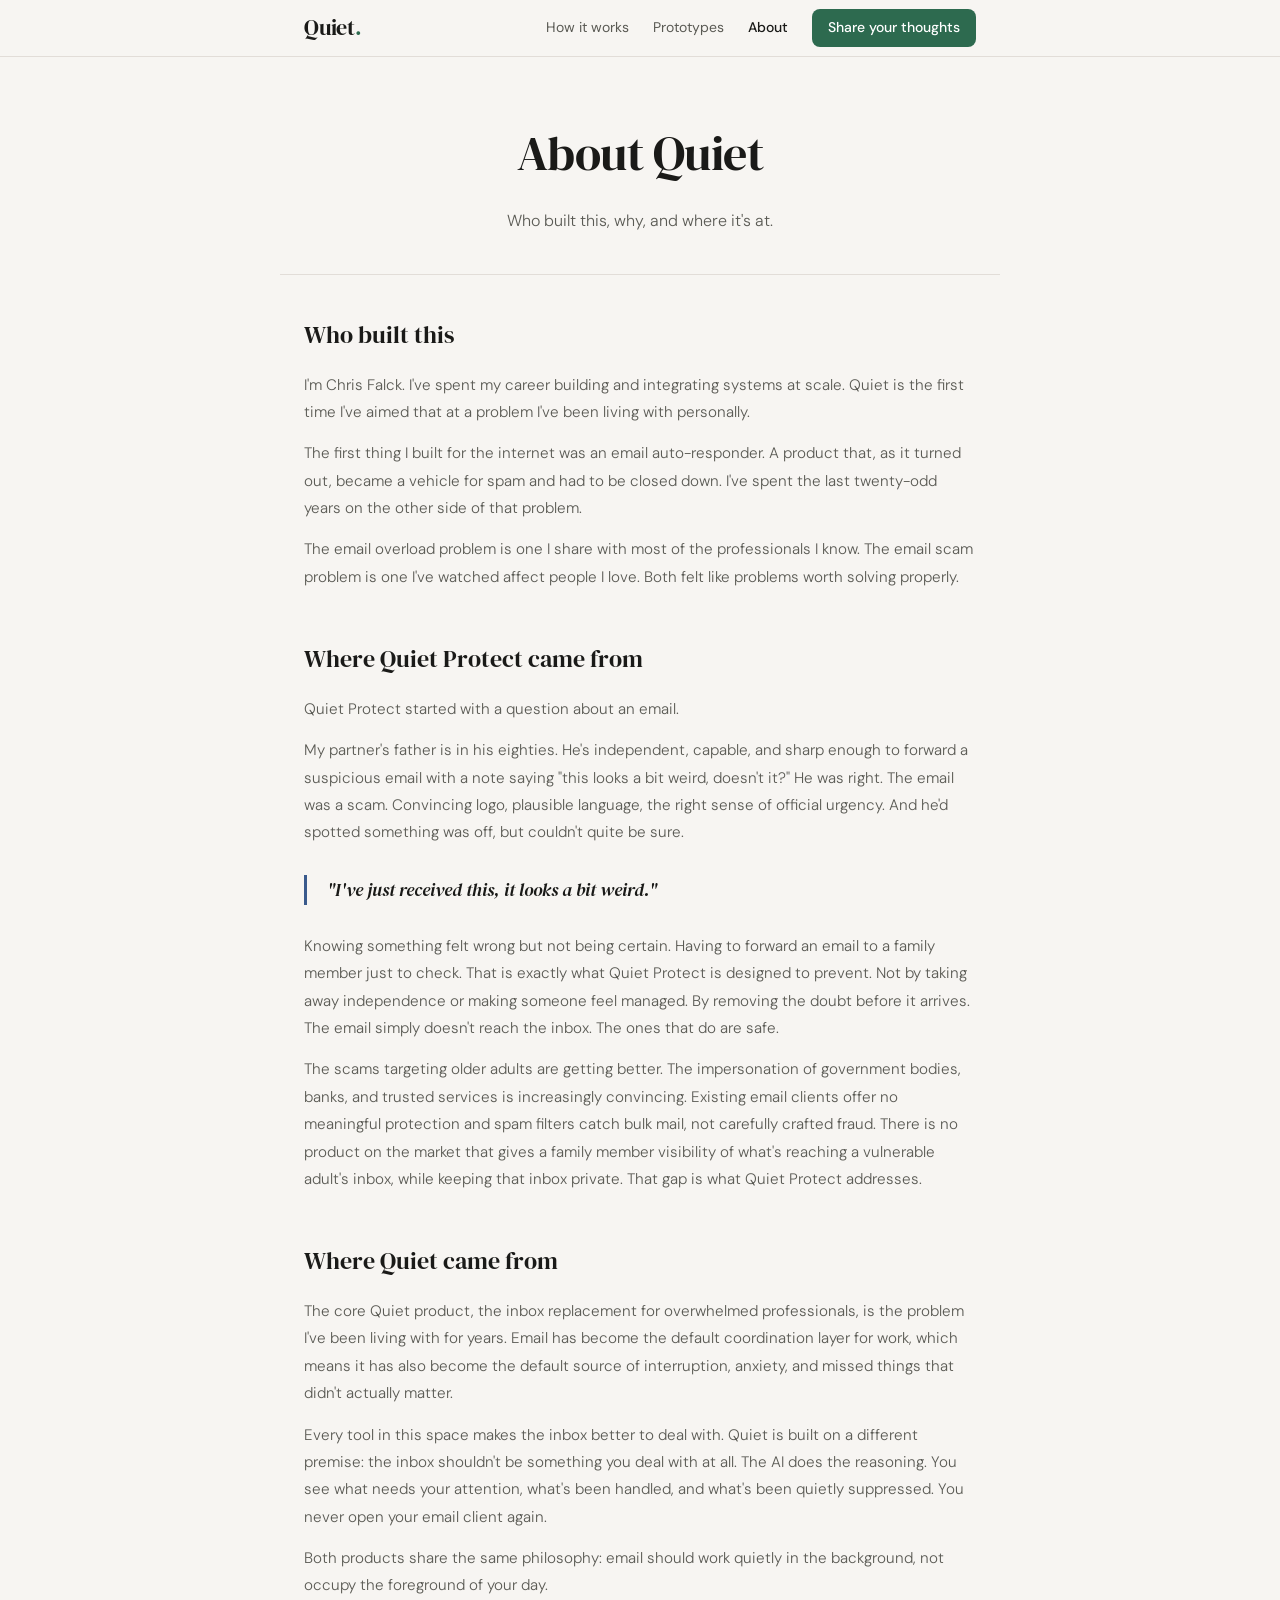
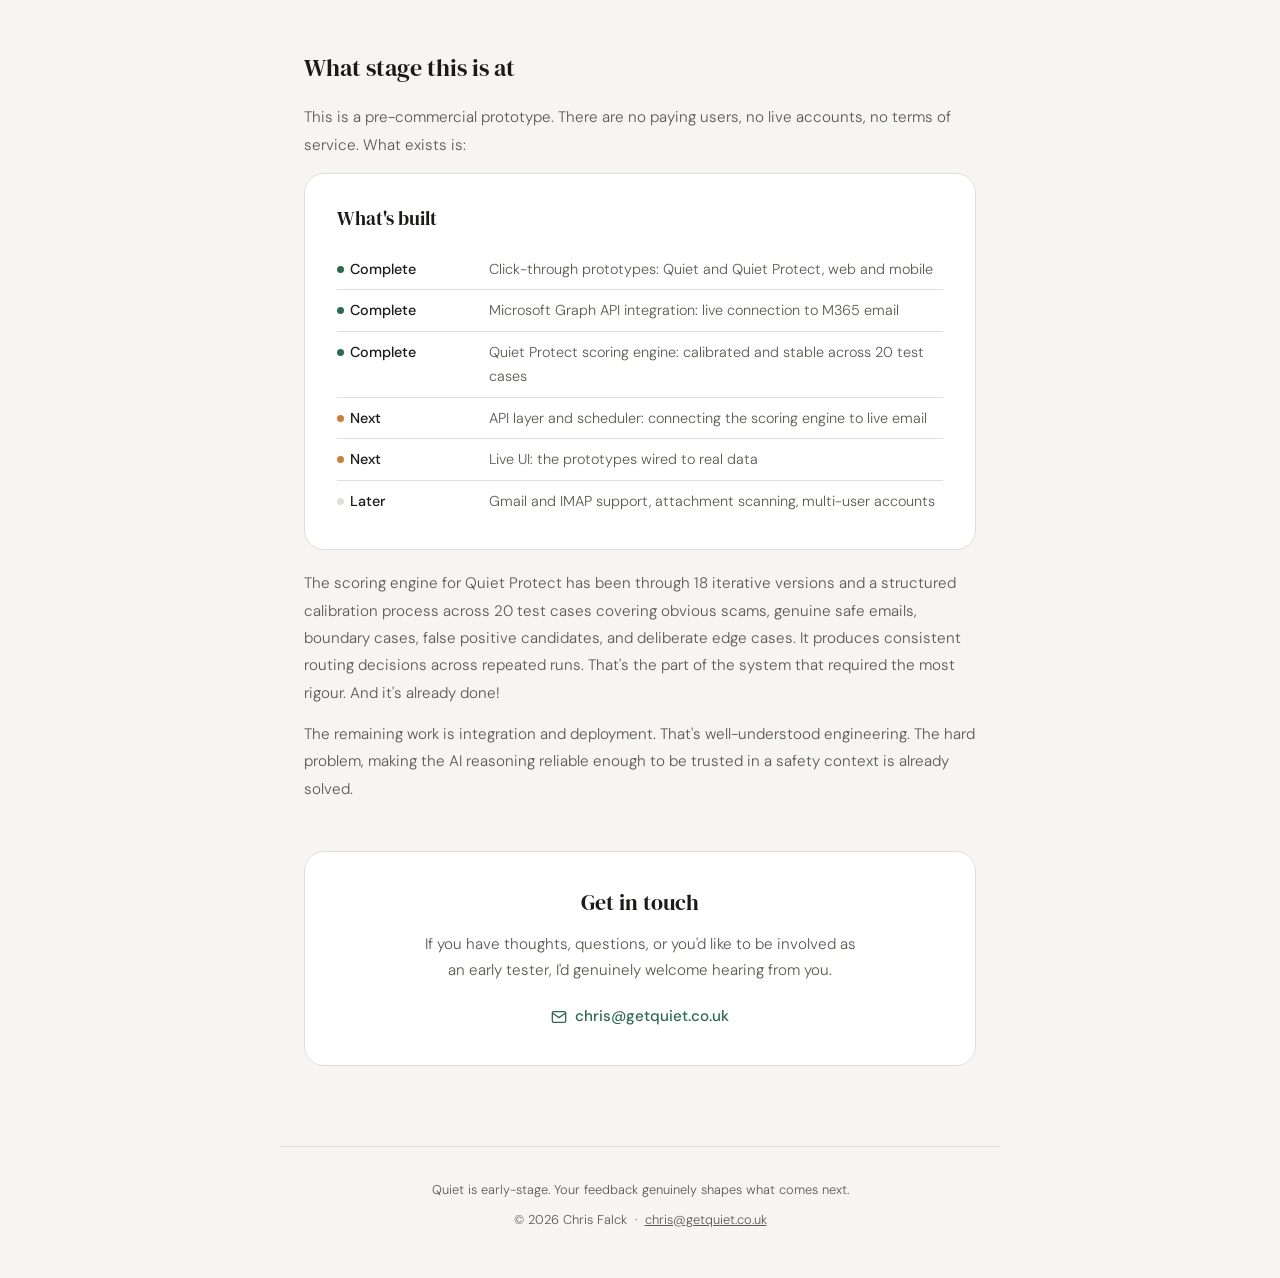
==== about.html @ 78041f6c "fix: hamburger nav, audio MIME type header, mobile form height - Hamburger menu replaces compressed " ====
<!DOCTYPE html>
<html lang="en">
<head>
  <meta charset="UTF-8" />
  <meta name="viewport" content="width=device-width, initial-scale=1.0" />
  <title>About Quiet</title>
  <link rel="preconnect" href="https://fonts.googleapis.com" />
  <link rel="preconnect" href="https://fonts.gstatic.com" crossorigin />
  <link href="https://fonts.googleapis.com/css2?family=DM+Serif+Display:ital@0;1&family=DM+Sans:wght@300;400;500&display=swap" rel="stylesheet" />
  <link rel="stylesheet" href="/css/style.css" />
</head>
<body>

  <nav class="nav">
    <div class="nav-inner">
      <a href="/" class="nav-logo">Quiet<span>.</span></a>
      <button class="nav-hamburger" aria-label="Menu" aria-expanded="false">
        <span></span><span></span><span></span>
      </button>
      <div class="nav-links">
        <a href="/how-it-works.html">How it works</a>
        <a href="/prototypes.html">Prototypes</a>
        <a href="/about.html" class="active">About</a>
        <a href="/#feedback" class="nav-cta">Share your thoughts</a>
      </div>
    </div>
  </nav>

  <header class="page-header fade-up">
    <h1 class="page-title">About Quiet</h1>
    <p class="page-subtitle">Who built this, why, and where it's at.</p>
  </header>

  <hr class="divider" />

  <main>

    <!-- WHO BUILT THIS -->
    <div class="about-section fade-up d1">
      <h2>Who built this</h2>
      <p>I'm Chris Falck. I've spent my career building and integrating systems at scale. Quiet is the first time I've aimed that at a problem I've been living with personally.</p>
      <p>The first thing I built for the internet was an email auto-responder. A product that, as it turned out, became a vehicle for spam and had to be closed down. I've spent the last twenty-odd years on the other side of that problem.</p>
      <p>The email overload problem is one I share with most of the professionals I know. The email scam problem is one I've watched affect people I love. Both felt like problems worth solving properly.</p>
    </div>

    <!-- THE ORIGIN STORY -->
    <div class="about-section fade-up d2">
      <h2>Where Quiet Protect came from</h2>

      <p>Quiet Protect started with a question about an email.</p>

      <p>My partner's father is in his eighties. He's independent, capable, and sharp enough to forward a suspicious email with a note saying "this looks a bit weird, doesn't it?" He was right. The email was a scam. Convincing logo, plausible language, the right sense of official urgency. And he'd spotted something was off, but couldn't quite be sure.</p>

      <div class="origin-quote">
        "I've just received this, it looks a bit weird."
      </div>

      <p>Knowing something felt wrong but not being certain. Having to forward an email to a family member just to check. That is exactly what Quiet Protect is designed to prevent. Not by taking away independence or making someone feel managed. By removing the doubt before it arrives. The email simply doesn't reach the inbox. The ones that do are safe.</p>

      <p>The scams targeting older adults are getting better. The impersonation of government bodies, banks, and trusted services is increasingly convincing. Existing email clients offer no meaningful protection and spam filters catch bulk mail, not carefully crafted fraud. There is no product on the market that gives a family member visibility of what's reaching a vulnerable adult's inbox, while keeping that inbox private. That gap is what Quiet Protect addresses.</p>
    </div>

    <!-- WHERE QUIET CAME FROM -->
    <div class="about-section fade-up d3">
      <h2>Where Quiet came from</h2>
      <p>The core Quiet product, the inbox replacement for overwhelmed professionals, is the problem I've been living with for years. Email has become the default coordination layer for work, which means it has also become the default source of interruption, anxiety, and missed things that didn't actually matter.</p>
      <p>Every tool in this space makes the inbox better to deal with. Quiet is built on a different premise: the inbox shouldn't be something you deal with at all. The AI does the reasoning. You see what needs your attention, what's been handled, and what's been quietly suppressed. You never open your email client again.</p>
      <p>Both products share the same philosophy: email should work quietly in the background, not occupy the foreground of your day.</p>
    </div>

    <!-- WHAT STAGE THIS IS AT -->
    <div class="about-section fade-up d4">
      <h2>What stage this is at</h2>
      <p>This is a pre-commercial prototype. There are no paying users, no live accounts, no terms of service. What exists is:</p>

      <div class="status-card">
        <h3>What's built</h3>
        <div class="status-row">
          <span class="status-label"><span class="status-dot"></span>Complete</span>
          <span class="status-value">Click-through prototypes: Quiet and Quiet Protect, web and mobile</span>
        </div>
        <div class="status-row">
          <span class="status-label"><span class="status-dot"></span>Complete</span>
          <span class="status-value">Microsoft Graph API integration: live connection to M365 email</span>
        </div>
        <div class="status-row">
          <span class="status-label"><span class="status-dot"></span>Complete</span>
          <span class="status-value">Quiet Protect scoring engine: calibrated and stable across 20 test cases</span>
        </div>
        <div class="status-row">
          <span class="status-label"><span class="status-dot amber"></span>Next</span>
          <span class="status-value">API layer and scheduler: connecting the scoring engine to live email</span>
        </div>
        <div class="status-row">
          <span class="status-label"><span class="status-dot amber"></span>Next</span>
          <span class="status-value">Live UI: the prototypes wired to real data</span>
        </div>
        <div class="status-row">
          <span class="status-label"><span class="status-dot grey"></span>Later</span>
          <span class="status-value">Gmail and IMAP support, attachment scanning, multi-user accounts</span>
        </div>
      </div>

      <p style="margin-top: 20px;">The scoring engine for Quiet Protect has been through 18 iterative versions and a structured calibration process across 20 test cases covering obvious scams, genuine safe emails, boundary cases, false positive candidates, and deliberate edge cases. It produces consistent routing decisions across repeated runs. That's the part of the system that required the most rigour. And it's already done!</p>
      <p>The remaining work is integration and deployment. That's well-understood engineering. The hard problem, making the AI reasoning reliable enough to be trusted in a safety context is already solved.</p>
    </div>

    <!-- GET IN TOUCH -->
    <div class="contact-card fade-up d5">
      <h3>Get in touch</h3>
      <p>If you have thoughts, questions, or you'd like to be involved as an early tester, I'd genuinely welcome hearing from you.</p>
      <a href="mailto:chris@getquiet.co.uk" class="contact-link">
        <svg width="16" height="16" viewBox="0 0 24 24" fill="none" stroke="currentColor" stroke-width="2"><path d="M4 4h16c1.1 0 2 .9 2 2v12c0 1.1-.9 2-2 2H4c-1.1 0-2-.9-2-2V6c0-1.1.9-2 2-2z"/><polyline points="22,6 12,13 2,6"/></svg>
        chris@getquiet.co.uk
      </a>
    </div>

  </main>

  <footer>
    <p>Quiet is early-stage. Your feedback genuinely shapes what comes next.</p>
    <p style="margin-top: 8px;">© 2026 Chris Falck &nbsp;·&nbsp; <a href="mailto:chris@getquiet.co.uk">chris@getquiet.co.uk</a></p>
  </footer>
  <script src="/js/site.js"></script>

</body>
</html>
---- css/style.css ----
/* ── RESET & VARIABLES ── */
*, *::before, *::after { box-sizing: border-box; margin: 0; padding: 0; }

:root {
  --bg:         #F7F5F2;
  --surface:    #FFFFFF;
  --ink:        #1A1A18;
  --ink-soft:   #5A5A54;
  --accent:     #2D6A4F;
  --accent-lt:  #D8EEE5;
  --protect:    #3A5A8C;
  --protect-lt: #D6E4F5;
  --rule:       #E2DDD8;
  --radius:     12px;
  --radius-lg:  20px;
}

html { scroll-behavior: smooth; }

body {
  background: var(--bg);
  color: var(--ink);
  font-family: 'DM Sans', sans-serif;
  font-weight: 300;
  line-height: 1.7;
  min-height: 100vh;
}

/* ── NAVIGATION ── */
.nav {
  position: sticky;
  top: 0;
  z-index: 100;
  background: rgba(247, 245, 242, 0.94);
  backdrop-filter: blur(12px);
  -webkit-backdrop-filter: blur(12px);
  border-bottom: 1px solid var(--rule);
}

.nav-inner {
  max-width: 720px;
  margin: 0 auto;
  padding: 0 24px;
  height: 56px;
  display: flex;
  align-items: center;
  justify-content: space-between;
}

.nav-logo {
  font-family: 'DM Serif Display', serif;
  font-size: 1.35rem;
  letter-spacing: -0.01em;
  color: var(--ink);
  text-decoration: none;
}
.nav-logo span { color: var(--accent); }

.nav-links {
  display: flex;
  align-items: center;
  gap: 24px;
}

.nav-links a {
  font-size: 0.875rem;
  font-weight: 400;
  color: var(--ink-soft);
  text-decoration: none;
  transition: color 0.15s;
}

.nav-links a:hover { color: var(--ink); }
.nav-links a.active { color: var(--ink); font-weight: 500; }

.nav-links a.nav-cta {
  background: var(--accent);
  color: #fff;
  padding: 7px 16px;
  border-radius: 8px;
  font-weight: 500;
  transition: background 0.15s;
}
.nav-links a.nav-cta:hover { background: #255c43; color: #fff; }

/* ── PAGE LAYOUT ── */
.page-header {
  max-width: 720px;
  margin: 0 auto;
  padding: 56px 24px 0;
  text-align: center;
}

main {
  max-width: 720px;
  margin: 0 auto;
  padding: 0 24px 80px;
}

hr.divider {
  max-width: 720px;
  margin: 40px auto;
  padding: 0 24px;
  border: none;
  border-top: 1px solid var(--rule);
}

/* ── TYPOGRAPHY ── */
.wordmark {
  font-family: 'DM Serif Display', serif;
  font-size: clamp(3rem, 10vw, 5.5rem);
  letter-spacing: -0.02em;
  line-height: 1;
  color: var(--ink);
}
.wordmark span { color: var(--accent); }

.tagline {
  margin-top: 16px;
  font-size: clamp(1rem, 2.5vw, 1.2rem);
  color: var(--ink-soft);
  font-weight: 300;
  font-style: italic;
  font-family: 'DM Serif Display', serif;
}

.intro-text {
  margin-top: 20px;
  font-size: 1rem;
  color: var(--ink-soft);
  max-width: 560px;
  margin-left: auto;
  margin-right: auto;
}

.page-title {
  font-family: 'DM Serif Display', serif;
  font-size: clamp(2rem, 6vw, 3rem);
  font-weight: 400;
  letter-spacing: -0.01em;
  margin-bottom: 12px;
}

.page-subtitle {
  font-size: 1rem;
  color: var(--ink-soft);
  max-width: 540px;
  margin: 0 auto;
}

.section-label {
  font-size: 0.7rem;
  font-weight: 500;
  letter-spacing: 0.12em;
  text-transform: uppercase;
  color: var(--ink-soft);
  margin-bottom: 12px;
}

/* ── CARDS (shared base) ── */
.card {
  background: var(--surface);
  border: 1px solid var(--rule);
  border-radius: var(--radius-lg);
  padding: 28px 32px;
  margin-bottom: 20px;
  position: relative;
  overflow: hidden;
}

.card::before {
  content: '';
  position: absolute;
  top: 0; left: 0; right: 0;
  height: 3px;
  background: var(--accent);
}

.card.protect::before { background: var(--protect); }

.card h2 {
  font-family: 'DM Serif Display', serif;
  font-size: 1.6rem;
  font-weight: 400;
  margin-bottom: 6px;
}

.card h3 {
  font-family: 'DM Serif Display', serif;
  font-size: 1.35rem;
  font-weight: 400;
  margin-bottom: 8px;
}

.card p {
  font-size: 0.95rem;
  color: var(--ink-soft);
  margin-bottom: 14px;
}
.card p:last-of-type { margin-bottom: 0; }

.product-sub {
  font-size: 0.85rem;
  color: var(--ink-soft);
  margin-bottom: 16px;
}

/* ── PILL TAGS ── */
.pill-tag {
  display: inline-block;
  font-size: 0.7rem;
  font-weight: 500;
  letter-spacing: 0.08em;
  text-transform: uppercase;
  padding: 4px 10px;
  border-radius: 20px;
  margin-bottom: 16px;
  background: var(--accent-lt);
  color: var(--accent);
}

.protect .pill-tag { background: var(--protect-lt); color: var(--protect); }

/* ── PRIVACY NOTE ── */
.privacy-note {
  display: flex;
  gap: 12px;
  align-items: flex-start;
  background: var(--protect-lt);
  border-radius: var(--radius);
  padding: 14px 16px;
  margin-top: 16px;
  font-size: 0.875rem;
  color: var(--protect);
  line-height: 1.5;
}
.privacy-note svg { flex-shrink: 0; margin-top: 1px; }

/* ── BUTTONS ── */
.btn-group {
  display: flex;
  flex-wrap: wrap;
  gap: 10px;
  margin-top: 20px;
}

.btn {
  display: inline-flex;
  align-items: center;
  gap: 7px;
  padding: 10px 18px;
  border-radius: 8px;
  font-family: 'DM Sans', sans-serif;
  font-size: 0.875rem;
  font-weight: 500;
  text-decoration: none;
  transition: all 0.15s ease;
  cursor: pointer;
  border: none;
}

.btn-primary { background: var(--accent); color: #fff; }
.btn-primary:hover { background: #255c43; }
.btn-primary.protect-btn { background: var(--protect); }
.btn-primary.protect-btn:hover { background: #2d4d7a; }
.btn-secondary { background: transparent; color: var(--ink); border: 1px solid var(--rule); }
.btn-secondary:hover { background: var(--bg); }

/* ── VOICE NOTE ── */
.voice-section {
  background: var(--surface);
  border: 1px solid var(--rule);
  border-radius: var(--radius-lg);
  padding: 28px 32px;
  margin-bottom: 32px;
}
.voice-section p { font-size: 0.95rem; color: var(--ink-soft); margin-bottom: 16px; }

audio {
  width: 100%;
  margin-top: 4px;
  border-radius: 8px;
  accent-color: var(--accent);
}

/* ── WHAT WE'RE HEARING ── */
.hearing-section {
  background: var(--surface);
  border: 1px solid var(--rule);
  border-radius: var(--radius-lg);
  padding: 28px 32px;
  margin-bottom: 32px;
}
.hearing-section > p {
  font-size: 0.95rem;
  color: var(--ink-soft);
  margin-bottom: 24px;
}
.quotes { display: grid; gap: 14px; }

.quote-card {
  background: var(--bg);
  border: 1px solid var(--rule);
  border-radius: var(--radius);
  padding: 18px 22px;
}
.quote-card blockquote {
  font-family: 'DM Serif Display', serif;
  font-style: italic;
  font-size: 1rem;
  color: var(--ink);
  line-height: 1.6;
  margin-bottom: 8px;
}
.quote-source {
  font-size: 0.8rem;
  color: var(--ink-soft);
  font-style: normal;
}

/* ── FEEDBACK FORM ── */
.feedback-section {
  background: var(--surface);
  border: 1px solid var(--rule);
  border-radius: var(--radius-lg);
  padding: 28px 32px;
  margin-bottom: 32px;
}
.feedback-section h3 {
  font-family: 'DM Serif Display', serif;
  font-size: 1.4rem;
  font-weight: 400;
  margin-bottom: 8px;
}
.feedback-section > p {
  font-size: 0.95rem;
  color: var(--ink-soft);
  margin-bottom: 20px;
}
.tally-embed { border: none; width: 100%; border-radius: var(--radius); }

/* ── HOW IT WORKS PAGE ── */
.how-section { margin-bottom: 48px; }

.how-section h2 {
  font-family: 'DM Serif Display', serif;
  font-size: 1.5rem;
  font-weight: 400;
  margin-bottom: 14px;
  color: var(--ink);
}

.how-section p {
  font-size: 0.95rem;
  color: var(--ink-soft);
  margin-bottom: 14px;
  line-height: 1.8;
}
.how-section p:last-child { margin-bottom: 0; }

.how-section .lead {
  font-size: 1.05rem;
  color: var(--ink);
  font-weight: 400;
  margin-bottom: 16px;
}

.dimension-table {
  width: 100%;
  border-collapse: collapse;
  margin: 20px 0;
  font-size: 0.9rem;
  background: var(--surface);
  border: 1px solid var(--rule);
  border-radius: var(--radius);
  overflow: hidden;
}
.dimension-table th {
  text-align: left;
  font-weight: 500;
  font-size: 0.72rem;
  letter-spacing: 0.08em;
  text-transform: uppercase;
  color: var(--ink-soft);
  padding: 10px 16px;
  background: var(--bg);
  border-bottom: 1px solid var(--rule);
}
.dimension-table td {
  padding: 13px 16px;
  border-bottom: 1px solid var(--rule);
  vertical-align: top;
}
.dimension-table tr:last-child td { border-bottom: none; }
.dim-name { font-weight: 500; color: var(--ink); white-space: nowrap; }
.dim-weight { font-size: 0.8rem; color: var(--accent); font-weight: 500; }
.dim-desc { color: var(--ink-soft); font-size: 0.875rem; }

.callout {
  border-left: 3px solid var(--accent);
  padding: 14px 18px;
  background: var(--accent-lt);
  border-radius: 0 var(--radius) var(--radius) 0;
  font-size: 0.925rem;
  color: var(--ink);
  margin: 20px 0;
  line-height: 1.7;
}
.callout.protect-callout {
  border-color: var(--protect);
  background: var(--protect-lt);
  color: var(--protect);
}

.limitation {
  border: 1px solid var(--rule);
  border-radius: var(--radius);
  padding: 16px 20px;
  margin-bottom: 14px;
  background: var(--surface);
}
.limitation strong {
  display: block;
  font-weight: 500;
  font-size: 0.9rem;
  color: var(--ink);
  margin-bottom: 4px;
}
.limitation p {
  font-size: 0.875rem;
  color: var(--ink-soft);
  margin: 0;
  line-height: 1.6;
}

/* ── PROTOTYPES PAGE ── */
.proto-group { margin-bottom: 40px; }
.proto-group-title {
  font-family: 'DM Serif Display', serif;
  font-size: 1.4rem;
  font-weight: 400;
  margin-bottom: 16px;
  padding-bottom: 12px;
  border-bottom: 1px solid var(--rule);
}
.proto-grid { display: grid; gap: 14px; }

.proto-card {
  background: var(--surface);
  border: 1px solid var(--rule);
  border-radius: var(--radius-lg);
  padding: 22px 26px;
  display: flex;
  align-items: center;
  justify-content: space-between;
  gap: 20px;
  text-decoration: none;
  transition: border-color 0.15s, box-shadow 0.15s;
}
.proto-card:hover {
  border-color: var(--accent);
  box-shadow: 0 2px 12px rgba(45, 106, 79, 0.08);
}
.proto-card.protect-proto:hover {
  border-color: var(--protect);
  box-shadow: 0 2px 12px rgba(58, 90, 140, 0.08);
}
.proto-card-content h3 {
  font-family: 'DM Sans', sans-serif;
  font-size: 0.95rem;
  font-weight: 500;
  color: var(--ink);
  margin-bottom: 4px;
}
.proto-card-content p {
  font-size: 0.85rem;
  color: var(--ink-soft);
  line-height: 1.5;
  margin: 0;
}
.proto-card svg { flex-shrink: 0; color: var(--ink-soft); }
.proto-card:hover svg { color: var(--accent); }
.proto-card.protect-proto:hover svg { color: var(--protect); }

.proto-doc-link {
  display: inline-flex;
  align-items: center;
  gap: 8px;
  font-size: 0.875rem;
  font-weight: 500;
  color: var(--accent);
  text-decoration: none;
  padding: 8px 0;
}
.proto-doc-link:hover { text-decoration: underline; }
.proto-doc-link.protect-link { color: var(--protect); }

/* ── ABOUT PAGE ── */
.about-section { margin-bottom: 48px; }
.about-section h2 {
  font-family: 'DM Serif Display', serif;
  font-size: 1.5rem;
  font-weight: 400;
  margin-bottom: 16px;
}
.about-section p {
  font-size: 0.95rem;
  color: var(--ink-soft);
  margin-bottom: 14px;
  line-height: 1.8;
}
.about-section p:last-child { margin-bottom: 0; }

.origin-quote {
  border-left: 3px solid var(--protect);
  padding-left: 20px;
  margin: 28px 0;
  font-family: 'DM Serif Display', serif;
  font-size: 1.15rem;
  font-style: italic;
  color: var(--ink);
  line-height: 1.65;
}

.status-card {
  background: var(--surface);
  border: 1px solid var(--rule);
  border-radius: var(--radius-lg);
  padding: 28px 32px;
  margin-bottom: 20px;
}
.status-card h3 {
  font-family: 'DM Serif Display', serif;
  font-size: 1.2rem;
  font-weight: 400;
  margin-bottom: 14px;
}
.status-row {
  display: flex;
  align-items: baseline;
  gap: 12px;
  padding: 8px 0;
  border-bottom: 1px solid var(--rule);
  font-size: 0.9rem;
}
.status-row:last-child { border-bottom: none; }
.status-label { font-weight: 500; color: var(--ink); min-width: 140px; }
.status-value { color: var(--ink-soft); }
.status-dot {
  display: inline-block;
  width: 7px;
  height: 7px;
  border-radius: 50%;
  background: var(--accent);
  margin-right: 6px;
  flex-shrink: 0;
  position: relative;
  top: -1px;
}
.status-dot.amber { background: #C9813A; }
.status-dot.grey { background: var(--rule); }

.contact-card {
  background: var(--surface);
  border: 1px solid var(--rule);
  border-radius: var(--radius-lg);
  padding: 32px;
  text-align: center;
}
.contact-card h3 {
  font-family: 'DM Serif Display', serif;
  font-size: 1.4rem;
  font-weight: 400;
  margin-bottom: 10px;
}
.contact-card p {
  font-size: 0.95rem;
  color: var(--ink-soft);
  margin-bottom: 20px;
  max-width: 440px;
  margin-left: auto;
  margin-right: auto;
}
.contact-card a.contact-link {
  display: inline-flex;
  align-items: center;
  gap: 8px;
  font-size: 0.95rem;
  font-weight: 500;
  color: var(--accent);
  text-decoration: none;
}
.contact-card a.contact-link:hover { text-decoration: underline; }

/* ── FOOTER ── */
footer {
  text-align: center;
  padding: 32px 24px 48px;
  font-size: 0.8rem;
  color: var(--ink-soft);
  border-top: 1px solid var(--rule);
  max-width: 720px;
  margin: 0 auto;
}
footer a { color: var(--ink-soft); }

/* ── ANIMATIONS ── */
@keyframes fadeUp {
  from { opacity: 0; transform: translateY(16px); }
  to   { opacity: 1; transform: translateY(0); }
}

.fade-up { animation: fadeUp 0.5s ease both; }
.d1 { animation-delay: 0.05s; }
.d2 { animation-delay: 0.12s; }
.d3 { animation-delay: 0.19s; }
.d4 { animation-delay: 0.26s; }
.d5 { animation-delay: 0.33s; }
.d6 { animation-delay: 0.40s; }

/* ── HAMBURGER BUTTON ── */
.nav-hamburger {
  display: none;
  flex-direction: column;
  justify-content: center;
  gap: 5px;
  background: none;
  border: none;
  cursor: pointer;
  padding: 4px;
  width: 36px;
  height: 36px;
}
.nav-hamburger span {
  display: block;
  width: 22px;
  height: 2px;
  background: var(--ink);
  border-radius: 2px;
  transition: all 0.2s ease;
}

/* Animate to X when open */
.nav-open .nav-hamburger span:nth-child(1) {
  transform: translateY(7px) rotate(45deg);
}
.nav-open .nav-hamburger span:nth-child(2) {
  opacity: 0;
}
.nav-open .nav-hamburger span:nth-child(3) {
  transform: translateY(-7px) rotate(-45deg);
}

/* ── MOBILE ── */
@media (max-width: 600px) {

  /* Show hamburger, hide inline links */
  .nav-hamburger { display: flex; }
  .nav-links {
    display: none;
    position: absolute;
    top: 56px;
    left: 0;
    right: 0;
    background: rgba(247, 245, 242, 0.98);
    backdrop-filter: blur(12px);
    -webkit-backdrop-filter: blur(12px);
    border-bottom: 1px solid var(--rule);
    flex-direction: column;
    padding: 16px 24px 20px;
    gap: 0;
    z-index: 99;
  }
  .nav-open .nav-links { display: flex; }
  .nav-links a {
    font-size: 1rem;
    padding: 12px 0;
    border-bottom: 1px solid var(--rule);
    color: var(--ink);
  }
  .nav-links a:last-child { border-bottom: none; }
  .nav-links a.nav-cta {
    background: none;
    color: var(--accent);
    padding: 12px 0;
    border-radius: 0;
    font-weight: 500;
  }

  /* Content */
  .card, .voice-section, .feedback-section,
  .hearing-section, .status-card, .contact-card { padding: 20px 18px; }
  .btn { font-size: 0.82rem; padding: 9px 14px; }
  .how-section h2, .about-section h2 { font-size: 1.3rem; }
  .proto-card { flex-direction: column; align-items: flex-start; }
  .status-label { min-width: 110px; }

  /* Form taller on mobile — fields stack more on small screens */
  .tally-embed { height: 3400px !important; }
}
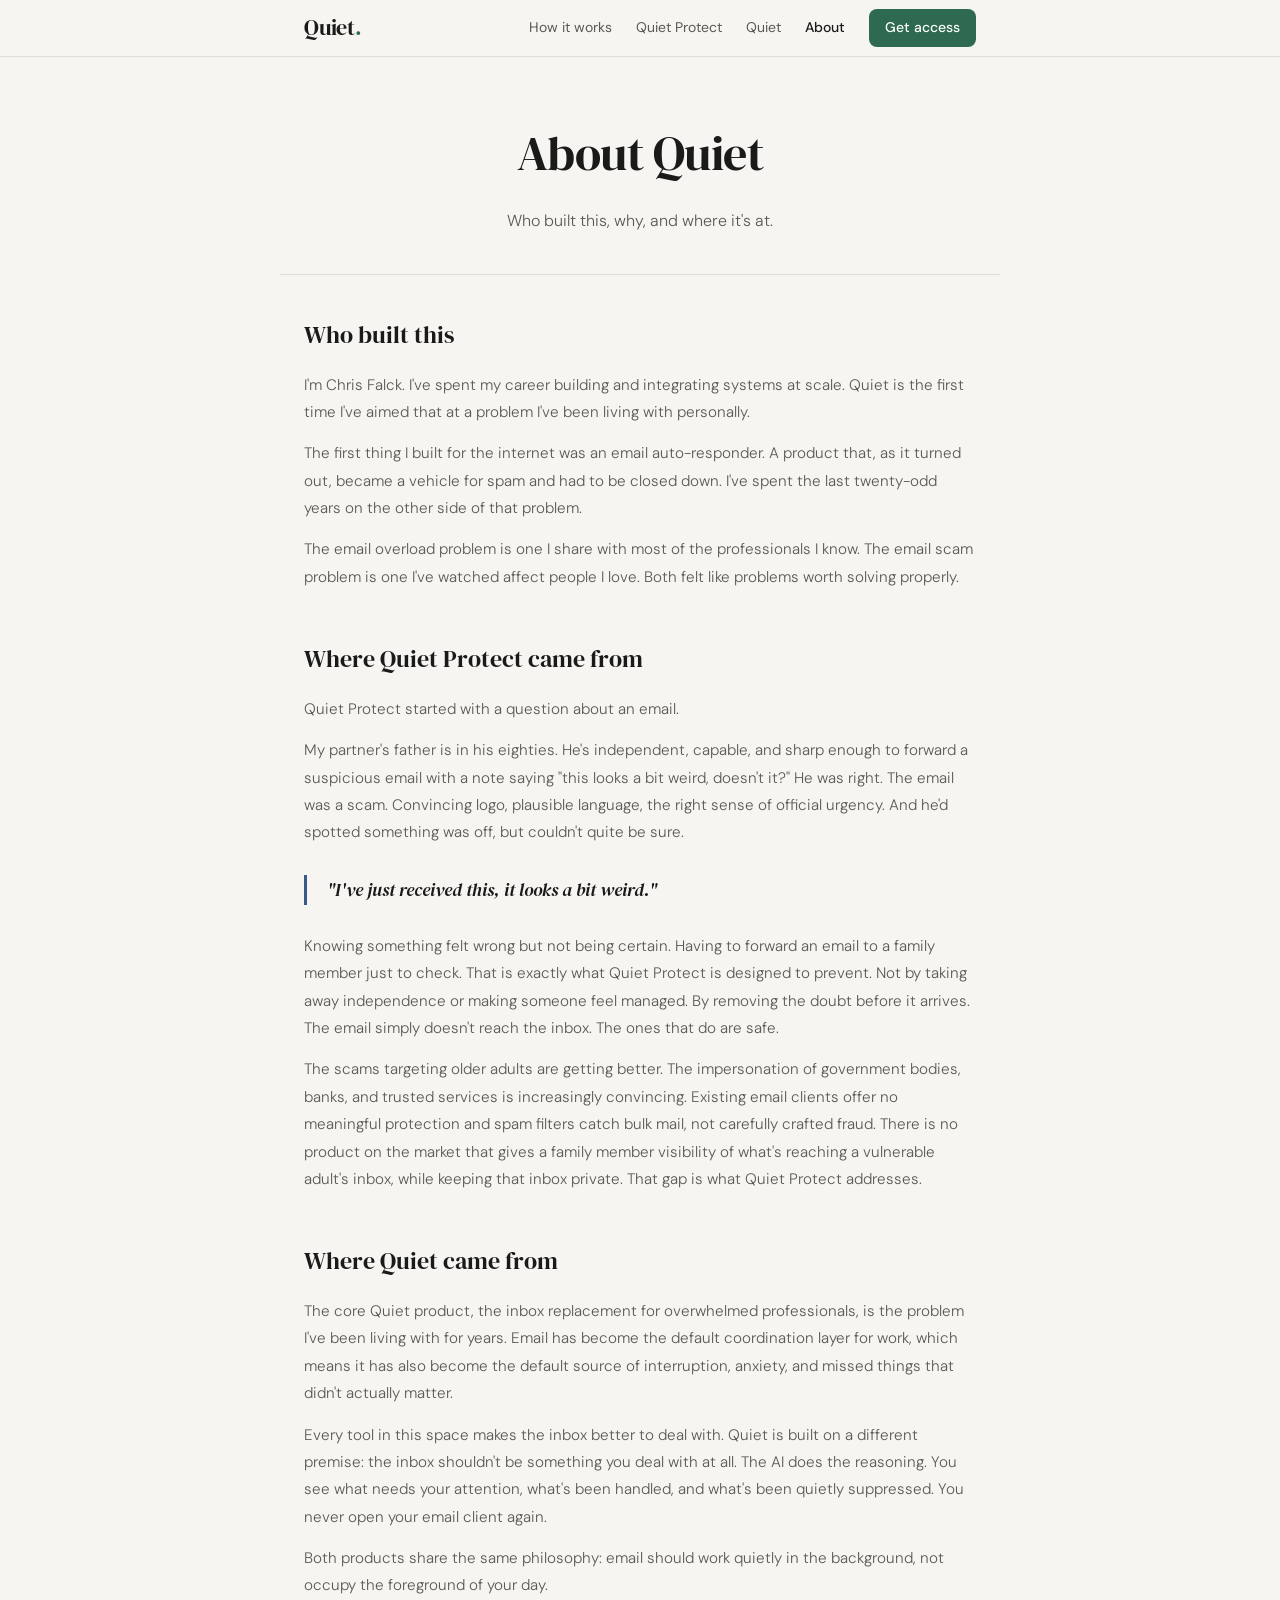
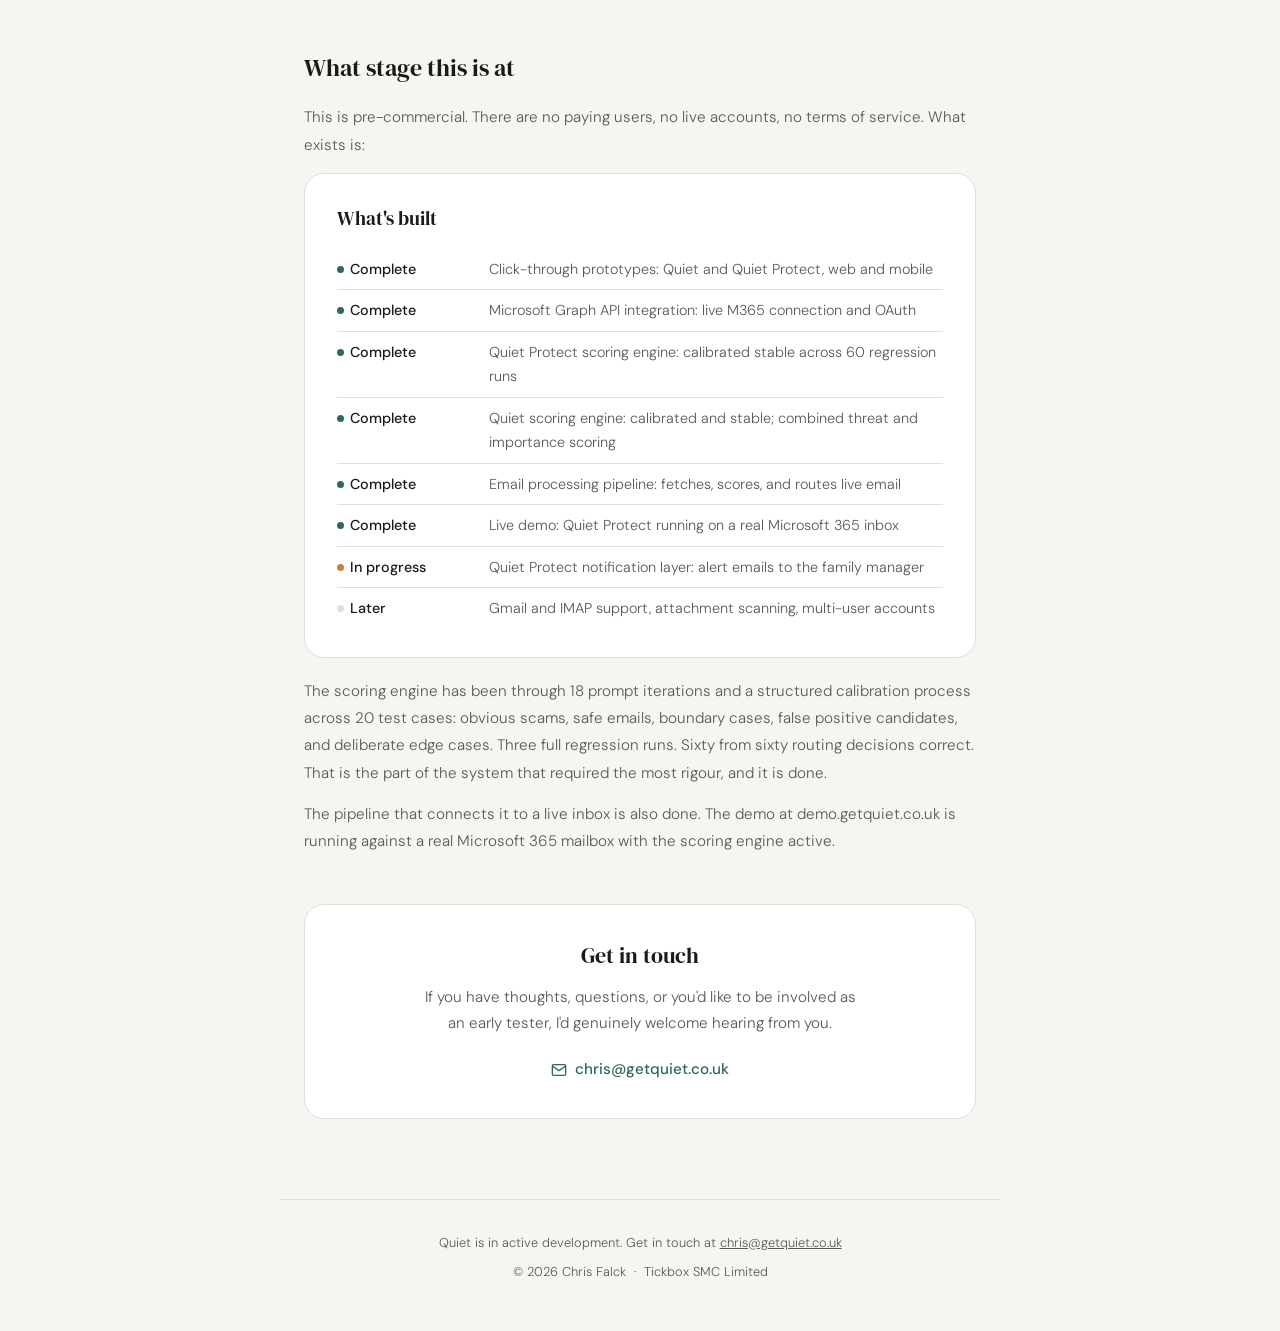
==== commit 88b9dda6: "feat: update about.html and how-it-works.html -- new nav, footer, status card, copy" ====
--- a/about.html
+++ b/about.html
@@ -8,6 +8,8 @@
   <link rel="preconnect" href="https://fonts.gstatic.com" crossorigin />
   <link href="https://fonts.googleapis.com/css2?family=DM+Serif+Display:ital@0;1&family=DM+Sans:wght@300;400;500&display=swap" rel="stylesheet" />
   <link rel="stylesheet" href="/css/style.css" />
+  <link rel="icon" type="image/svg+xml" href="/favicon.svg">
+  <link rel="apple-touch-icon" href="/apple-touch-icon.png">
 </head>
 <body>
 
@@ -19,9 +21,10 @@
       </button>
       <div class="nav-links">
         <a href="/how-it-works.html">How it works</a>
-        <a href="/prototypes.html">Prototypes</a>
+        <a href="/quiet-protect.html">Quiet Protect</a>
+        <a href="/quiet.html">Quiet</a>
         <a href="/about.html" class="active">About</a>
-        <a href="/#feedback" class="nav-cta">Share your thoughts</a>
+        <a href="https://tally.so/r/0QJkjy" class="nav-cta" target="_blank" rel="noopener">Get access</a>
       </div>
     </div>
   </nav>
@@ -71,7 +74,7 @@
     <!-- WHAT STAGE THIS IS AT -->
     <div class="about-section fade-up d4">
       <h2>What stage this is at</h2>
-      <p>This is a pre-commercial prototype. There are no paying users, no live accounts, no terms of service. What exists is:</p>
+      <p>This is pre-commercial. There are no paying users, no live accounts, no terms of service. What exists is:</p>
 
       <div class="status-card">
         <h3>What's built</h3>
@@ -81,19 +84,27 @@
         </div>
         <div class="status-row">
           <span class="status-label"><span class="status-dot"></span>Complete</span>
-          <span class="status-value">Microsoft Graph API integration: live connection to M365 email</span>
+          <span class="status-value">Microsoft Graph API integration: live M365 connection and OAuth</span>
         </div>
         <div class="status-row">
           <span class="status-label"><span class="status-dot"></span>Complete</span>
-          <span class="status-value">Quiet Protect scoring engine: calibrated and stable across 20 test cases</span>
+          <span class="status-value">Quiet Protect scoring engine: calibrated stable across 60 regression runs</span>
         </div>
         <div class="status-row">
-          <span class="status-label"><span class="status-dot amber"></span>Next</span>
-          <span class="status-value">API layer and scheduler: connecting the scoring engine to live email</span>
+          <span class="status-label"><span class="status-dot"></span>Complete</span>
+          <span class="status-value">Quiet scoring engine: calibrated and stable; combined threat and importance scoring</span>
         </div>
         <div class="status-row">
-          <span class="status-label"><span class="status-dot amber"></span>Next</span>
-          <span class="status-value">Live UI: the prototypes wired to real data</span>
+          <span class="status-label"><span class="status-dot"></span>Complete</span>
+          <span class="status-value">Email processing pipeline: fetches, scores, and routes live email</span>
+        </div>
+        <div class="status-row">
+          <span class="status-label"><span class="status-dot"></span>Complete</span>
+          <span class="status-value">Live demo: Quiet Protect running on a real Microsoft 365 inbox</span>
+        </div>
+        <div class="status-row">
+          <span class="status-label"><span class="status-dot amber"></span>In progress</span>
+          <span class="status-value">Quiet Protect notification layer: alert emails to the family manager</span>
         </div>
         <div class="status-row">
           <span class="status-label"><span class="status-dot grey"></span>Later</span>
@@ -101,8 +112,14 @@
         </div>
       </div>
 
-      <p style="margin-top: 20px;">The scoring engine for Quiet Protect has been through 18 iterative versions and a structured calibration process across 20 test cases covering obvious scams, genuine safe emails, boundary cases, false positive candidates, and deliberate edge cases. It produces consistent routing decisions across repeated runs. That's the part of the system that required the most rigour. And it's already done!</p>
-      <p>The remaining work is integration and deployment. That's well-understood engineering. The hard problem, making the AI reasoning reliable enough to be trusted in a safety context is already solved.</p>
+      <p style="margin-top: 20px;">The scoring engine has been through 18 prompt iterations and a structured
+      calibration process across 20 test cases: obvious scams, safe emails,
+      boundary cases, false positive candidates, and deliberate edge cases.
+      Three full regression runs. Sixty from sixty routing decisions correct.
+      That is the part of the system that required the most rigour, and it is done.</p>
+      <p>The pipeline that connects it to a live inbox is also done. The demo at
+      demo.getquiet.co.uk is running against a real Microsoft 365 mailbox with the
+      scoring engine active.</p>
     </div>
 
     <!-- GET IN TOUCH -->
@@ -118,8 +135,8 @@
   </main>
 
   <footer>
-    <p>Quiet is early-stage. Your feedback genuinely shapes what comes next.</p>
-    <p style="margin-top: 8px;">© 2026 Chris Falck &nbsp;·&nbsp; <a href="mailto:chris@getquiet.co.uk">chris@getquiet.co.uk</a></p>
+    <p>Quiet is in active development. Get in touch at <a href="mailto:chris@getquiet.co.uk">chris@getquiet.co.uk</a></p>
+    <p style="margin-top: 8px;">© 2026 Chris Falck &nbsp;·&nbsp; Tickbox SMC Limited</p>
   </footer>
   <script src="/js/site.js"></script>
 
